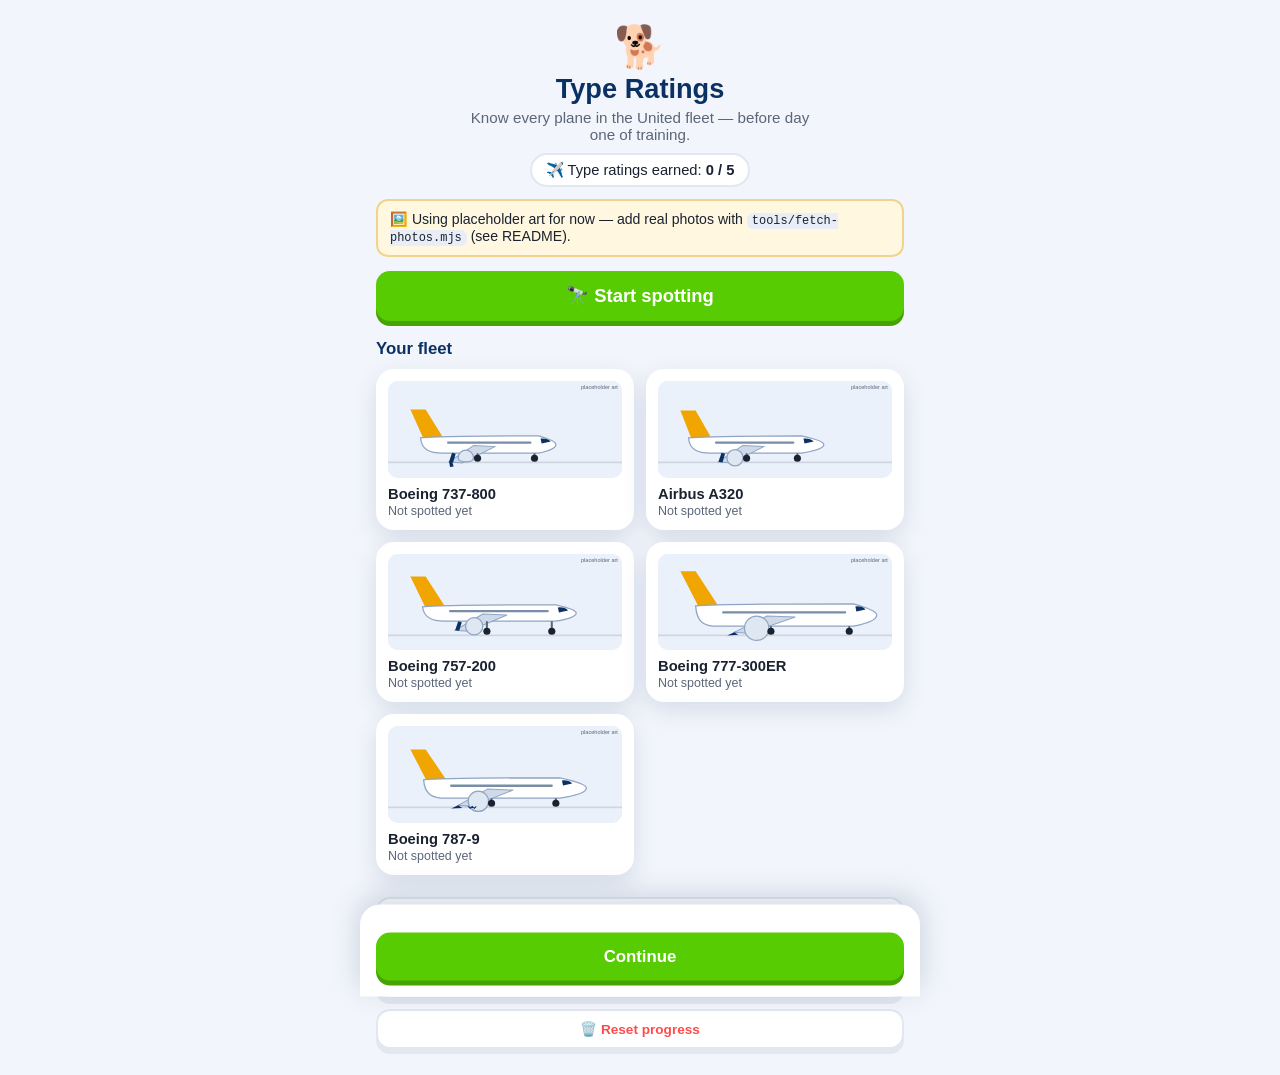
==== fleet/index.html @ 616fc7d3 "Add Type Ratings — Plane Spotting prototype for the United fleet A sibling app under fleet/: a photo" ====
<!DOCTYPE html>
<html lang="en">
  <head>
    <meta charset="UTF-8" />
    <meta name="viewport" content="width=device-width, initial-scale=1.0, viewport-fit=cover" />
    <meta name="theme-color" content="#0a3161" />
    <title>Corrine's Type Ratings</title>
    <link rel="manifest" href="manifest.webmanifest" />
    <link rel="apple-touch-icon" href="icons/icon-192.png" />
    <link rel="stylesheet" href="styles.css" />
  </head>
  <body>
    <main id="app">
      <!-- ===== HOME (the hangar) ===== -->
      <section id="home-screen" class="screen">
        <header class="hero">
          <div class="hero-dog">🐕</div>
          <h1>Type Ratings</h1>
          <p class="tagline">Know every plane in the United fleet — before day one of training.</p>
          <div class="rated-chip">✈️ Type ratings earned: <b id="rated-count">0 / 5</b></div>
        </header>

        <div class="banner" id="ph-banner" hidden>
          🖼️ Using placeholder art for now — add real photos with
          <code>tools/fetch-photos.mjs</code> (see README).
        </div>

        <button class="btn play" id="play-btn">🔭 Start spotting</button>

        <h2 class="section">Your fleet</h2>
        <div class="hangar" id="hangar"><!-- plane cards rendered by app.js --></div>

        <div class="home-foot">
          <label class="switch-row"><span>🔊 Sound</span>
            <label class="switch"><input type="checkbox" id="sound-toggle" /><span class="knob"></span></label>
          </label>
          <button class="btn ghost small" id="credits-btn">📷 Photo credits</button>
          <button class="btn ghost small danger" id="reset-btn">🗑️ Reset progress</button>
        </div>
      </section>

      <!-- ===== QUIZ ===== -->
      <section id="quiz-screen" class="screen" hidden>
        <div class="quiz-top">
          <button class="quit-btn" id="quit-btn" aria-label="Quit round">✕</button>
          <div class="quiz-bar"><div class="fill" id="quiz-fill"></div></div>
          <div class="quiz-count" id="quiz-count">1 / 8</div>
        </div>

        <div class="maple">
          <span class="dog">🐕</span>
          <span class="bubble" id="maple-bubble" hidden></span>
        </div>

        <div class="fixup-tag" id="fixup-tag" hidden>🔁 Second look — you've got this</div>
        <h2 class="q-prompt">What plane is this?</h2>
        <div class="photo-box" id="photo-box"></div>
        <div class="options" id="options"></div>
      </section>

      <!-- ===== RESULTS ===== -->
      <section id="results-screen" class="screen" hidden>
        <div class="results-wrap">
          <div class="res-title" id="res-title">Round complete! 🛬</div>
          <div class="rating-card">
            <div class="rc-head"><span>UNITED FLEET ACADEMY</span><span>SPOTTING CHECK</span></div>
            <div class="rc-body">
              <div class="rc-stat"><div class="num" id="res-acc">0%</div><div class="lbl">First-try accuracy</div></div>
              <div class="rc-stat"><div class="num" id="res-combo">0</div><div class="lbl">Best combo</div></div>
            </div>
            <div class="rc-foot" id="res-note">🐕 Maple approves.</div>
          </div>
          <div id="res-stamps"></div>
          <button class="btn play" id="again-btn">🔭 Spot more planes</button>
          <button class="btn ghost" id="home-btn">Back to the hangar</button>
        </div>
      </section>

      <!-- ===== PHOTO CREDITS ===== -->
      <section id="credits-screen" class="screen" hidden>
        <h2 class="section">📷 Photo credits</h2>
        <p class="muted">
          Photos come from <a href="https://commons.wikimedia.org" target="_blank" rel="noopener">Wikimedia Commons</a>
          under free licenses. Thank you, plane spotters of the world.
        </p>
        <div id="credits-list"></div>
        <button class="btn ghost" id="credits-back" style="width:100%">Back</button>
      </section>
    </main>

    <!-- Answer feedback footer -->
    <div class="feedback" id="feedback">
      <div class="feedback-inner">
        <div class="headline" id="fb-headline"></div>
        <div class="spot-cue" id="fb-spot"></div>
        <button class="btn" id="fb-continue">Continue</button>
      </div>
    </div>

    <!-- Order matters: data + engines first, then the app that wires them up. -->
    <script src="js/data.js"></script>
    <script src="js/quiz.js"></script>
    <script src="js/photos.js"></script>
    <script src="js/audio.js"></script>
    <script src="js/app.js"></script>
  </body>
</html>
---- fleet/styles.css ----
/* ============================================================
   Corrine's Type Ratings — sibling of the Flight Academy design
   system: same palette, same chunky 3D buttons, photo-first.
   ============================================================ */
:root {
  --navy: #0a3161;
  --blue: #1d4e9c;
  --blue-dark: #163e7e;
  --sky: #4a90d9;
  --gold: #f0a500;
  --gold-dark: #c98a00;
  --green: #58cc02;
  --green-dark: #46a302;
  --green-bg: #d7ffb8;
  --red: #ff4b4b;
  --red-dark: #d33131;
  --red-bg: #ffdfe0;
  --bg: #f2f5fb;
  --card: #ffffff;
  --ink: #1a2230;
  --muted: #5b6678;
  --line: #e2e7f0;
  --radius: 18px;
  --shadow: 0 8px 24px rgba(10, 49, 97, 0.12);
}

* { box-sizing: border-box; -webkit-tap-highlight-color: transparent; }
[hidden] { display: none !important; }

html, body {
  margin: 0;
  padding: 0;
  background: var(--bg);
  color: var(--ink);
  font-family: -apple-system, BlinkMacSystemFont, "Segoe UI", Roboto, Helvetica, Arial, sans-serif;
  -webkit-font-smoothing: antialiased;
  overscroll-behavior-y: none;
}
body { min-height: 100vh; }

button { font-family: inherit; cursor: pointer; }
.muted { color: var(--muted); font-size: 0.92rem; }
code { background: #e8edf6; padding: 1px 5px; border-radius: 6px; font-size: 0.85em; }
a { color: var(--blue); }

.screen {
  max-width: 560px;
  margin: 0 auto;
  padding: calc(14px + env(safe-area-inset-top, 0)) 16px calc(28px + env(safe-area-inset-bottom, 0));
}

/* ---------- chunky 3D buttons (Academy house style) ---------- */
.btn {
  display: block;
  border: none;
  border-radius: 14px;
  background: var(--green);
  box-shadow: 0 5px 0 var(--green-dark);
  color: #fff;
  font-weight: 800;
  font-size: 1.05rem;
  padding: 14px 18px;
  transition: transform 0.06s ease, box-shadow 0.06s ease;
}
.btn:active { transform: translateY(4px); box-shadow: 0 1px 0 var(--green-dark); }
.btn.play { width: 100%; font-size: 1.15rem; margin: 14px 0 6px; }
.btn.ghost {
  background: var(--card);
  color: var(--blue);
  box-shadow: 0 5px 0 var(--line);
  border: 2px solid var(--line);
}
.btn.ghost:active { box-shadow: 0 1px 0 var(--line); }
.btn.small { font-size: 0.85rem; padding: 10px 12px; }
.btn.danger { color: var(--red); }

/* ---------- home / hangar ---------- */
.hero { text-align: center; padding-top: 8px; }
.hero-dog { font-size: 2.6rem; }
.hero h1 { margin: 2px 0 4px; font-size: 1.7rem; color: var(--navy); }
.tagline { margin: 0 auto 10px; max-width: 340px; color: var(--muted); font-size: 0.95rem; }
.rated-chip {
  display: inline-block;
  background: var(--card);
  border: 2px solid var(--line);
  border-radius: 999px;
  padding: 6px 14px;
  font-size: 0.92rem;
}
.banner {
  margin: 12px 0 0;
  background: #fff7e0;
  border: 2px solid #f0d48a;
  border-radius: 12px;
  padding: 10px 12px;
  font-size: 0.88rem;
}
h2.section { font-size: 1.05rem; color: var(--navy); margin: 18px 0 10px; }

.hangar { display: grid; grid-template-columns: 1fr 1fr; gap: 12px; }
.plane-card {
  background: var(--card);
  border-radius: var(--radius);
  box-shadow: var(--shadow);
  padding: 10px;
  border: 2px solid transparent;
}
.plane-card.rated { border-color: var(--gold); }
.plane-card .art { border-radius: 10px; overflow: hidden; background: #eaf1fb; }
.plane-card .art svg, .plane-card .art img { display: block; width: 100%; height: auto; }
.plane-card .art img { aspect-ratio: 460 / 190; object-fit: cover; }
.plane-name { font-weight: 800; font-size: 0.92rem; margin-top: 8px; }
.plane-meta { font-size: 0.78rem; color: var(--muted); margin-top: 2px; }
.plane-card.rated .plane-meta { color: var(--gold-dark); font-weight: 700; }

.home-foot {
  margin-top: 22px;
  display: flex;
  flex-direction: column;
  gap: 10px;
}
.switch-row {
  display: flex;
  justify-content: space-between;
  align-items: center;
  background: var(--card);
  border: 2px solid var(--line);
  border-radius: 14px;
  padding: 10px 14px;
  font-weight: 600;
}
.switch { position: relative; display: inline-block; width: 48px; height: 28px; }
.switch input { opacity: 0; width: 0; height: 0; }
.switch .knob {
  position: absolute; inset: 0; cursor: pointer;
  background: var(--line); border-radius: 999px; transition: background 0.15s;
}
.switch .knob::before {
  content: ""; position: absolute; width: 22px; height: 22px; left: 3px; top: 3px;
  background: #fff; border-radius: 50%; transition: transform 0.15s;
  box-shadow: 0 1px 3px rgba(0,0,0,0.25);
}
.switch input:checked + .knob { background: var(--green); }
.switch input:checked + .knob::before { transform: translateX(20px); }

/* ---------- quiz ---------- */
.quiz-top { display: flex; align-items: center; gap: 12px; padding-top: 4px; }
.quit-btn {
  border: none; background: none; font-size: 1.15rem; color: var(--muted);
  padding: 6px 8px; border-radius: 10px;
}
.quiz-bar { flex: 1; height: 14px; background: var(--line); border-radius: 999px; overflow: hidden; }
.quiz-bar .fill { height: 100%; width: 0%; background: var(--green); border-radius: 999px; transition: width 0.3s ease; }
.quiz-count { font-weight: 800; font-size: 0.9rem; color: var(--muted); min-width: 44px; text-align: right; }

.maple { position: relative; height: 40px; margin-top: 8px; }
.maple .dog { font-size: 1.8rem; position: absolute; left: 0; }
.maple .bubble {
  position: absolute; left: 44px; top: 2px;
  background: var(--card); border: 2px solid var(--line); border-radius: 12px;
  padding: 5px 10px; font-size: 0.85rem; font-weight: 700; color: var(--navy);
  animation: pop 0.25s ease;
}
@keyframes pop { from { transform: scale(0.7); opacity: 0; } to { transform: scale(1); opacity: 1; } }

.fixup-tag {
  display: inline-block;
  background: #e8f0ff; color: var(--blue); border-radius: 999px;
  padding: 4px 12px; font-size: 0.82rem; font-weight: 700; margin-top: 6px;
}
.q-prompt { font-size: 1.25rem; color: var(--navy); margin: 10px 0 12px; }

.photo-box {
  background: var(--card);
  border-radius: var(--radius);
  box-shadow: var(--shadow);
  overflow: hidden;
  margin-bottom: 16px;
}
.photo-box svg, .photo-box img { display: block; width: 100%; height: auto; }
.photo-box img { aspect-ratio: 460 / 190; object-fit: cover; }

.options { display: grid; gap: 10px; }
.opt {
  background: var(--card);
  border: 2px solid var(--line);
  border-bottom-width: 4px;
  border-radius: 14px;
  padding: 14px;
  font-size: 1.02rem;
  font-weight: 700;
  color: var(--ink);
  text-align: left;
  transition: transform 0.05s ease;
}
.opt:active { transform: translateY(2px); }
.opt:disabled { cursor: default; opacity: 0.85; }
.opt.good { background: var(--green-bg); border-color: var(--green); color: var(--green-dark); opacity: 1; }
.opt.bad { background: var(--red-bg); border-color: var(--red); color: var(--red-dark); opacity: 1; }

/* ---------- feedback footer ---------- */
.feedback {
  position: fixed; left: 0; right: 0; bottom: 0; z-index: 40;
  transform: translateY(105%);
  transition: transform 0.22s ease;
}
.feedback.show { transform: translateY(0); }
.feedback-inner {
  max-width: 560px; margin: 0 auto;
  background: var(--card);
  border-radius: 20px 20px 0 0;
  box-shadow: 0 -8px 30px rgba(10, 49, 97, 0.18);
  padding: 16px 16px calc(16px + env(safe-area-inset-bottom, 0));
}
.feedback.good .feedback-inner { background: var(--green-bg); }
.feedback.bad .feedback-inner { background: var(--red-bg); }
.feedback .headline { font-weight: 900; font-size: 1.15rem; margin-bottom: 6px; }
.feedback.good .headline { color: var(--green-dark); }
.feedback.bad .headline { color: var(--red-dark); }
.feedback .spot-cue { font-size: 0.93rem; line-height: 1.45; margin-bottom: 12px; }
.feedback .btn { width: 100%; }
.feedback.bad .btn { background: var(--red); box-shadow: 0 5px 0 var(--red-dark); }
.feedback.bad .btn:active { box-shadow: 0 1px 0 var(--red-dark); }

/* ---------- results ---------- */
.results-wrap { padding-top: 30px; display: flex; flex-direction: column; gap: 14px; }
.res-title { text-align: center; font-size: 1.45rem; font-weight: 900; color: var(--navy); }
.rating-card {
  background: var(--card);
  border-radius: var(--radius);
  box-shadow: var(--shadow);
  overflow: hidden;
}
.rc-head {
  display: flex; justify-content: space-between;
  background: var(--navy); color: #cfe0f5;
  font-size: 0.72rem; font-weight: 800; letter-spacing: 0.08em;
  padding: 10px 14px;
}
.rc-body { display: flex; padding: 18px 14px; }
.rc-stat { flex: 1; text-align: center; }
.rc-stat .num { font-size: 1.7rem; font-weight: 900; color: var(--navy); }
.rc-stat .lbl { font-size: 0.78rem; color: var(--muted); margin-top: 2px; }
.rc-foot {
  border-top: 2px dashed var(--line);
  padding: 10px 14px; font-size: 0.88rem; color: var(--muted); text-align: center;
}
.stamp-new {
  background: var(--gold); color: #5b3f00;
  border-radius: 12px; box-shadow: 0 4px 0 var(--gold-dark);
  font-weight: 900; text-align: center; padding: 12px;
  margin-bottom: 8px;
  animation: pop 0.3s ease;
}

/* ---------- credits ---------- */
.credit-row {
  display: flex; flex-direction: column; gap: 2px;
  background: var(--card); border: 2px solid var(--line); border-radius: 12px;
  padding: 10px 12px; margin-bottom: 8px; font-size: 0.9rem; font-weight: 600;
}
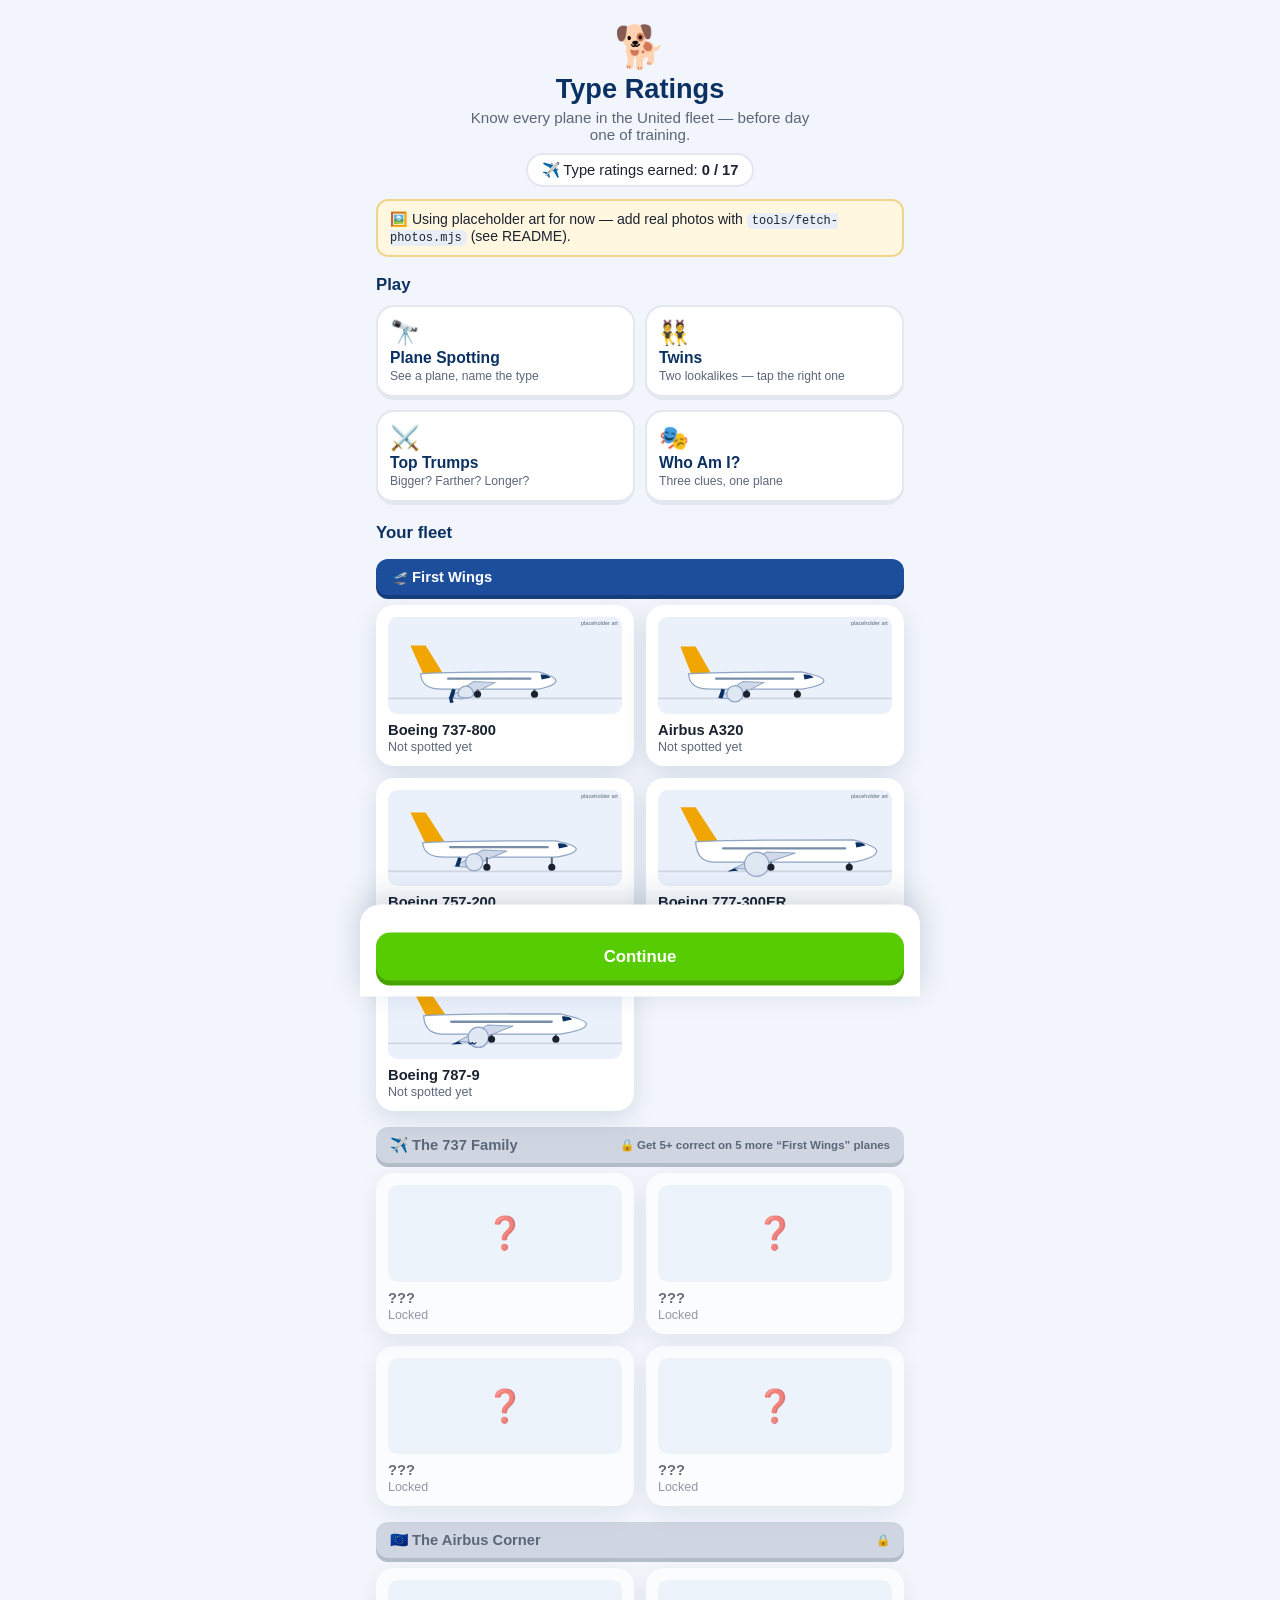
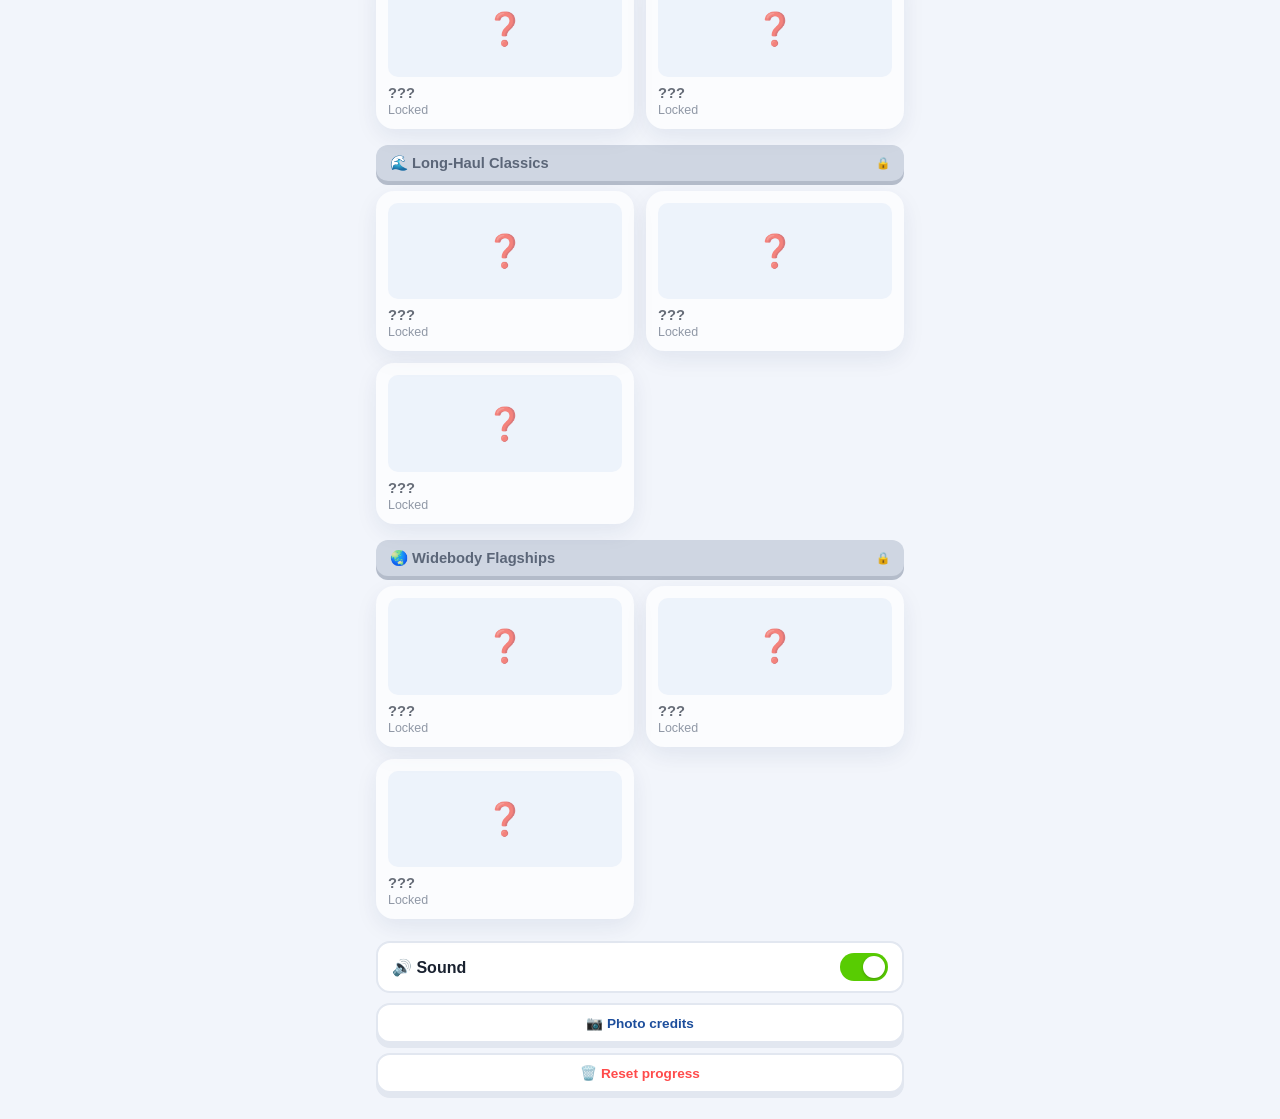
==== commit 2918e134: "Expand Type Ratings to the full fleet: 17 types, 4 modes, fleet tree - Full United mainline fleet in" ====
--- a/fleet/index.html
+++ b/fleet/index.html
@@ -25,10 +25,11 @@
           <code>tools/fetch-photos.mjs</code> (see README).
         </div>
 
-        <button class="btn play" id="play-btn">🔭 Start spotting</button>
+        <h2 class="section">Play</h2>
+        <div class="modes" id="modes"><!-- mode cards rendered by app.js --></div>
 
         <h2 class="section">Your fleet</h2>
-        <div class="hangar" id="hangar"><!-- plane cards rendered by app.js --></div>
+        <div class="hangar" id="hangar"><!-- groups + plane cards rendered by app.js --></div>
 
         <div class="home-foot">
           <label class="switch-row"><span>🔊 Sound</span>
@@ -53,8 +54,8 @@
         </div>
 
         <div class="fixup-tag" id="fixup-tag" hidden>🔁 Second look — you've got this</div>
-        <h2 class="q-prompt">What plane is this?</h2>
-        <div class="photo-box" id="photo-box"></div>
+        <h2 class="q-prompt" id="q-prompt">What plane is this?</h2>
+        <div id="q-body"><!-- photo / twin panels / clues rendered by app.js --></div>
         <div class="options" id="options"></div>
       </section>
 
--- a/fleet/styles.css
+++ b/fleet/styles.css
@@ -97,7 +97,44 @@
 }
 h2.section { font-size: 1.05rem; color: var(--navy); margin: 18px 0 10px; }
 
-.hangar { display: grid; grid-template-columns: 1fr 1fr; gap: 12px; }
+/* mode cards */
+.modes { display: grid; grid-template-columns: 1fr 1fr; gap: 10px; }
+.mode-card {
+  position: relative;
+  display: flex;
+  flex-direction: column;
+  align-items: flex-start;
+  gap: 2px;
+  background: var(--card);
+  border: 2px solid var(--line);
+  border-bottom-width: 5px;
+  border-radius: var(--radius);
+  padding: 12px;
+  text-align: left;
+  transition: transform 0.06s ease;
+}
+.mode-card:active { transform: translateY(3px); border-bottom-width: 2px; }
+.mode-card .mi { font-size: 1.5rem; }
+.mode-card .mn { font-weight: 900; color: var(--navy); font-size: 0.98rem; }
+.mode-card .md { font-size: 0.76rem; color: var(--muted); }
+.mode-card .ms {
+  position: absolute; top: 10px; right: 10px;
+  background: var(--green-bg); color: var(--green-dark);
+  font-weight: 800; font-size: 0.72rem;
+  border-radius: 999px; padding: 2px 8px;
+}
+
+/* fleet tree groups */
+.group-head {
+  display: flex; justify-content: space-between; align-items: center; gap: 8px;
+  background: var(--blue); color: #fff;
+  border-radius: 12px; box-shadow: 0 4px 0 var(--blue-dark);
+  font-weight: 900; font-size: 0.92rem;
+  padding: 9px 14px; margin: 16px 0 10px;
+}
+.group-head.locked { background: var(--locked, #cfd6e2); box-shadow: 0 4px 0 #b4bcca; color: #5b6678; }
+.group-head .gh-hint { font-weight: 700; font-size: 0.72rem; text-align: right; }
+.hangar-grid { display: grid; grid-template-columns: 1fr 1fr; gap: 12px; }
 .plane-card {
   background: var(--card);
   border-radius: var(--radius);
@@ -112,6 +149,11 @@
 .plane-name { font-weight: 800; font-size: 0.92rem; margin-top: 8px; }
 .plane-meta { font-size: 0.78rem; color: var(--muted); margin-top: 2px; }
 .plane-card.rated .plane-meta { color: var(--gold-dark); font-weight: 700; }
+.plane-card.locked { opacity: 0.65; }
+.plane-card .art.mystery {
+  display: flex; align-items: center; justify-content: center;
+  aspect-ratio: 460 / 190; font-size: 2rem; color: #a8b3c6;
+}
 
 .home-foot {
   margin-top: 22px;
@@ -197,6 +239,40 @@
 .opt:disabled { cursor: default; opacity: 0.85; }
 .opt.good { background: var(--green-bg); border-color: var(--green); color: var(--green-dark); opacity: 1; }
 .opt.bad { background: var(--red-bg); border-color: var(--red); color: var(--red-dark); opacity: 1; }
+
+/* twins / top-trumps panels */
+.twin-row { display: grid; grid-template-columns: 1fr; gap: 12px; margin-bottom: 8px; }
+.twin-panel {
+  background: var(--card);
+  border: 3px solid var(--line);
+  border-bottom-width: 5px;
+  border-radius: var(--radius);
+  padding: 0;
+  overflow: hidden;
+  transition: transform 0.05s ease;
+}
+.twin-panel:active { transform: translateY(2px); }
+.twin-panel:disabled { cursor: default; }
+.twin-panel .tp-art svg, .twin-panel .tp-art img { display: block; width: 100%; height: auto; }
+.twin-panel .tp-art img { aspect-ratio: 460 / 190; object-fit: cover; }
+.twin-panel .tp-label { font-weight: 800; font-size: 0.95rem; padding: 8px 10px; }
+.twin-panel.good { border-color: var(--green); }
+.twin-panel.good .tp-label { background: var(--green-bg); color: var(--green-dark); }
+.twin-panel.bad { border-color: var(--red); }
+.twin-panel.bad .tp-label { background: var(--red-bg); color: var(--red-dark); }
+
+/* riddle clues */
+.clues { display: flex; flex-direction: column; gap: 8px; margin-bottom: 10px; }
+.clue {
+  background: var(--card);
+  border: 2px solid var(--line);
+  border-radius: 12px;
+  padding: 10px 12px;
+  font-size: 0.95rem;
+  font-weight: 600;
+}
+.clue.fresh { animation: pop 0.25s ease; }
+#more-clues { margin-bottom: 12px; }
 
 /* ---------- feedback footer ---------- */
 .feedback {
@@ -252,6 +328,7 @@
   margin-bottom: 8px;
   animation: pop 0.3s ease;
 }
+.stamp-new.unlock { background: var(--sky); color: #fff; box-shadow: 0 4px 0 #2f6cb0; }
 
 /* ---------- credits ---------- */
 .credit-row {
